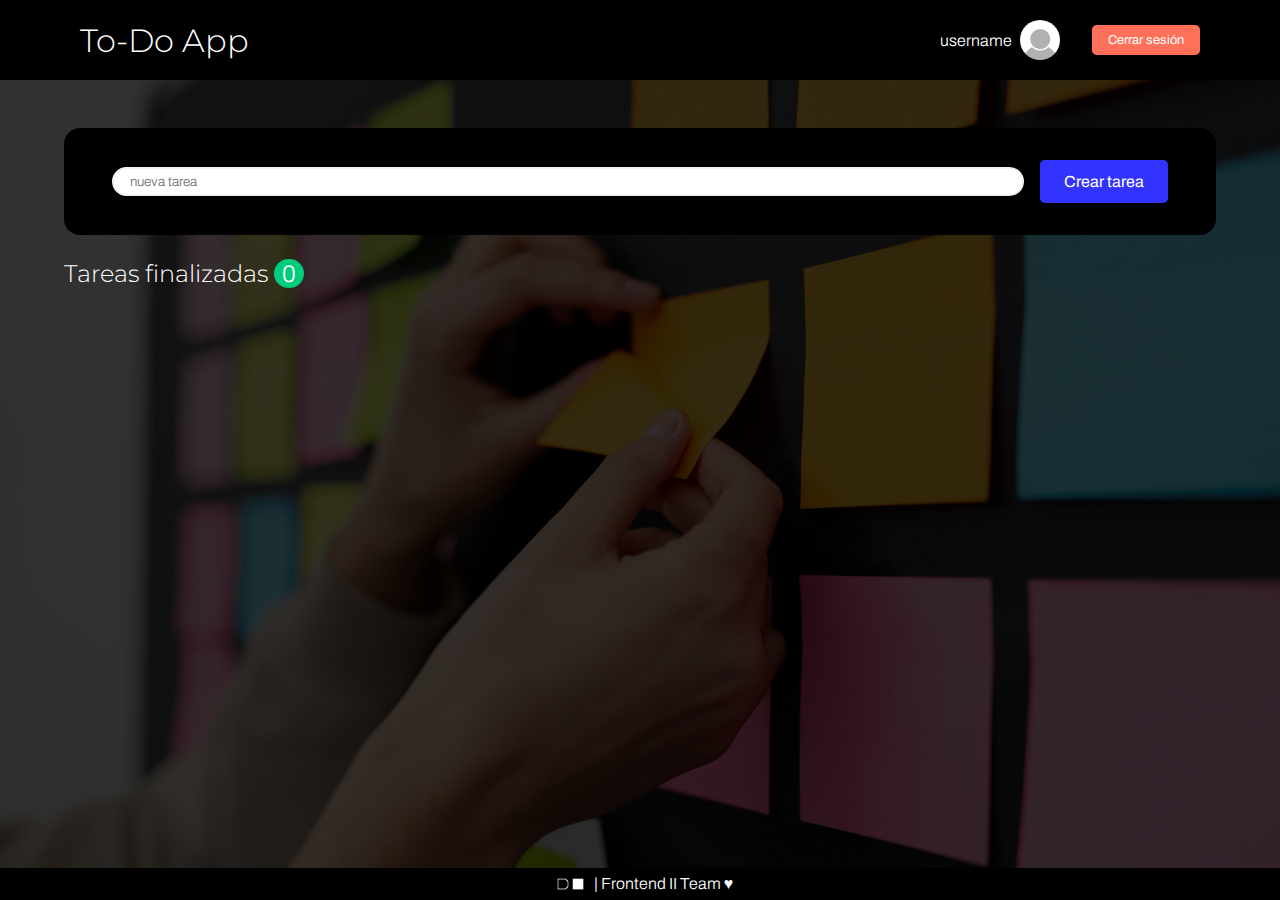
==== ToDo-App/mis-tareas.html @ 91a98090 "subiendo carpeta todo-app" ====
<!DOCTYPE html>
<html lang="es">

<head>
  <meta charset="UTF-8">
  <meta http-equiv="X-UA-Compatible" content="IE=edge">
  <meta name="viewport" content="width=device-width, initial-scale=1.0">
  <title>ToDo App</title>
  <link rel="icon" type="image/x-icon" href="./assets/DH_Logo_Black.png">
  <meta name="description" content="Digital House CTD | Proyecto integrador | FRONTEND II" />

  <!-- ----------------------------- estilos CSS ----------------------------- -->
  <link rel="stylesheet" href="./css/tasksStyles.css">

  <!-- ------------------- libreria de iconos Fontawesome -------------------- -->
  <link rel="stylesheet" href="https://cdnjs.cloudflare.com/ajax/libs/font-awesome/6.1.1/css/all.min.css"
    integrity="sha512-KfkfwYDsLkIlwQp6LFnl8zNdLGxu9YAA1QvwINks4PhcElQSvqcyVLLD9aMhXd13uQjoXtEKNosOWaZqXgel0g=="
    crossorigin="anonymous" referrerpolicy="no-referrer" />

  <!-- logica de la página -->
  <script src="./scripts/taks.js"></script>

</head>

<body>

  <!-- cabecera con barra de navegación -->
  <header class="container">
    <nav>
      <h1>To-Do App</h1>

      <div class="user-info">
        <p>username</p>
        <div class="user-image"></div>
        <button id="closeApp"><i class="fa-solid fa-right-from-bracket"></i> Cerrar sesión</button>
      </div>
    </nav>
  </header>

  <main class="container">
    <!-- carga de tareas -->
    <form class="nueva-tarea">
      <input id="nuevaTarea" type="text" placeholder="nueva tarea">
      <button type="submit"><i class="fa-solid fa-pencil"></i> Crear tarea</button>
    </form>

    <!-- contenedor vacío para las que pasen a pendientes -->
    <ul class="tareas-pendientes">

    </ul>

    <h2>Tareas finalizadas <span id="cantidad-finalizadas">0</span></h2>
    <!-- contenedor vacío para las que pasen a terminadas -->
    <ul class="tareas-terminadas">

    </ul>

  </main>


  <footer>
    <img src="./assets/DH_Logo_White.png" alt="">
    <p>| Frontend II Team ♥</p>
  </footer>
</body>

</html>
---- ToDo-App/css/tasksStyles.css ----
@import url('./globalStyles.css');


body {
    background-color: var(--oscuro);
    background-image: url('../assets/wallpaper3.jpg');
    background-repeat: no-repeat;
    background-position: center;
    background-size: cover;
    /* capa sobre fondo */
    box-shadow: inset 0 0 0 1000px rgba(0, 0, 0, .8);

}

header {
    background-color: var(--negro);
    height: 5rem;
    margin-bottom: 3rem;
}

nav {
    padding: 1rem;
    height: 100%;
    display: flex;
    justify-content: space-between;
    align-items: center;
}

nav .user-info {
    display: flex;
    justify-content: space-between;
    align-items: center;
}

nav .user-info .user-image {
    width: 40px;
    height: 40px;
    background-color: white;
    background-image: url('../assets/user.png');
    background-repeat: no-repeat;
    background-position: center;
    background-size: cover;
    border-radius: 50vh;
    margin-left: .5rem;
}

nav .user-info button {
    background-color: var(--laranja);
    color: white;
    padding: .5rem 1rem;
    margin-left: 2rem;
    border-radius: .3rem;
    font-size: .8rem;
    font-weight: 400;
}


.container {
    padding: 0 5%;
}

form {
    background-color: var(--negro);
    padding: 2rem 3rem;
    margin-bottom: 1rem;
    border-radius: 1rem;
    display: flex;
    justify-content: space-around;
    align-items: center;
}

form input {

    flex-grow: 1;
    border-radius: 100vh;
    padding: .3rem 1rem;
    border: 2px solid var(--app-grey);
}

form input:focus {
    outline: none;
    border: 2px solid var(--lila);
}

form button {
    background-color: var(--azul);
    color: white;
    padding: .8rem 1.5rem;
    border-radius: .3rem;
    font-size: 1rem;
    margin-left: 1rem;
    font-weight: 400;
}

form button:hover {
    background-color: var(--azul-hover);
}

main ul {
    color: black;
}

main h2 {
    margin: 1.5rem 0 .5rem 0;
}

/* ------------Tareas pendientes */
.tareas-pendientes .tarea {
    background-color: var(--app-grey);
    margin-bottom: .7rem;
    border-radius: .5rem;
    border-left: .6rem solid grey;
    padding: .5rem 1rem;
    display: flex;
    justify-content: space-between;
    align-items: center;
}

.tareas-pendientes .tarea i {
    pointer-events: none;
    color: grey;
    font-size: 1.4rem;
    border-radius: 50vh;
}

.tareas-pendientes .tarea button {
    border-radius: 50vh;
}

.tareas-pendientes .tarea button:hover i {
    color: var(--verde);
}

.tareas-pendientes .tarea button:active {
    background-color: var(--verde);
}

.tareas-pendientes .tarea .descripcion {
    padding: .3rem .5rem;
    flex-grow: 1;
    display: flex;
    align-items: center;
}

.tareas-pendientes .tarea .descripcion .nombre {
    flex-grow: 1;
}

.tareas-pendientes .tarea .descripcion .timestamp {
    margin-left: 1rem;
    padding: .3rem .8rem;
    border-radius: 50vh;
    background-color: white;
    color: grey;
    font-size: .9rem;
}

/* ------------Tareas terminadas */
#cantidad-finalizadas {
    background-color: var(--verde);
    border-radius: 50vh;
    padding: .1rem .5rem;
}

.tareas-terminadas .tarea {
    background-color: var(--app-grey);
    margin-bottom: .7rem;
    border-radius: .5rem;
    border-left: .6rem solid var(--verde);
    padding: .5rem;
    display: flex;
    justify-content: space-between;
    align-items: center;
}

.tareas-terminadas .tarea .hecha i {
    font-size: 1.4rem;
    border-radius: 50vh;
    color: var(--verde);
}

.cambios-estados i {
    pointer-events: none;
}

.tareas-terminadas .tarea .descripcion {
    padding: .3rem .5rem;
    color: grey;
    flex-grow: 1;
    display: flex;
    align-items: center;
}

.tareas-terminadas .tarea .descripcion .nombre {
    text-decoration: line-through;
    flex-grow: 1;
}

.tareas-terminadas .tarea .descripcion button {
    font-size: .9rem;
    color: white;
    margin-left: .6rem;
    padding: .4rem;
    border-radius: .3rem;
}

.tareas-terminadas .tarea .cambios-estados button:hover {
    color: var(--negro);
}

.tareas-terminadas .tarea .cambios-estados button:active {
    color: white;
}

.tareas-terminadas .tarea .descripcion .incompleta {
    background-color: var(--azul);
}

.tareas-terminadas .tarea .descripcion .borrar {
    background-color: var(--laranja);
}

footer {
    height: 2rem;
    width: 100%;
    background-color: var(--negro);
    position: fixed;
    bottom: 0;
    display: flex;
    justify-content: center;
    align-items: center;
}

footer img {
    height: 100%;
}
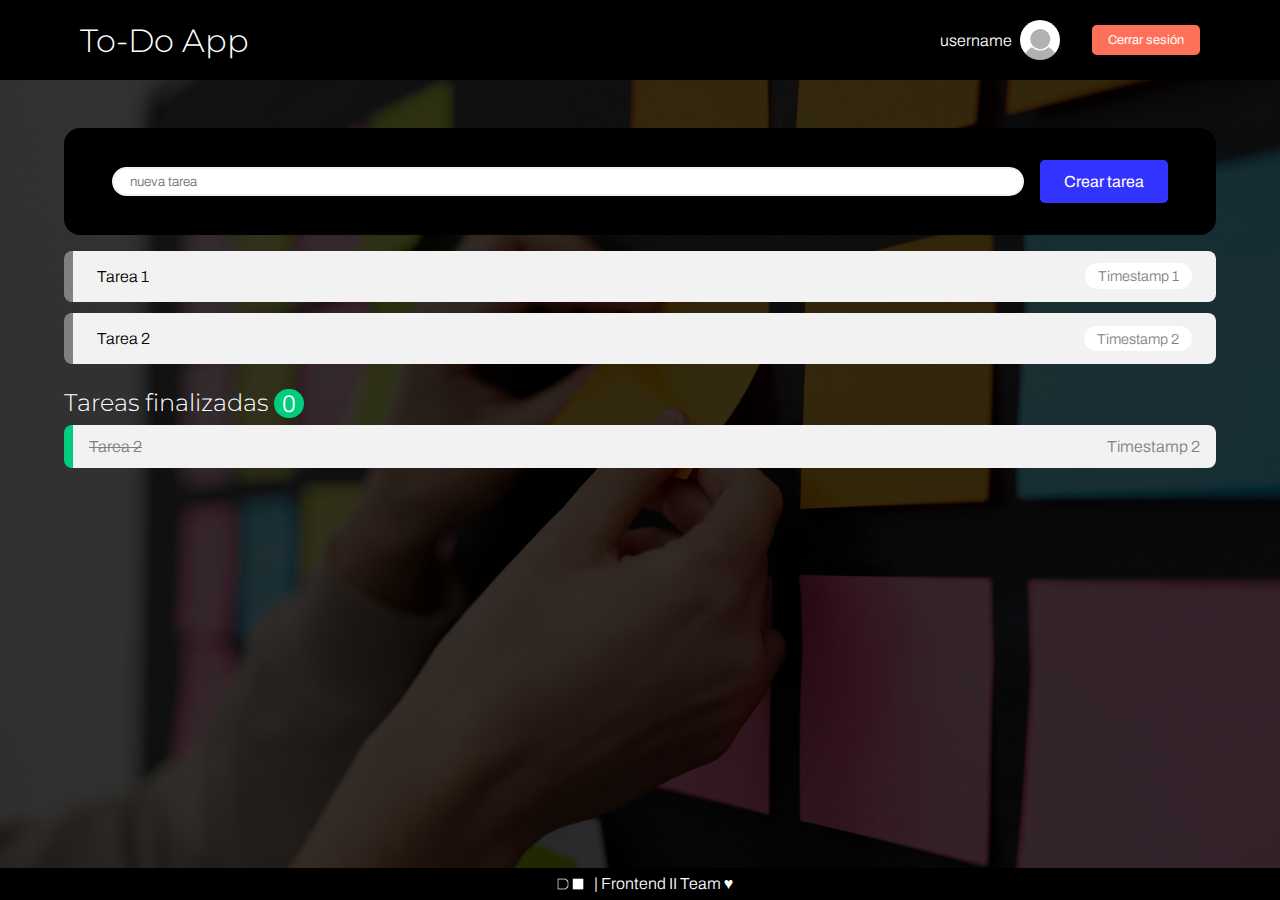
==== commit c929f83b: "Avances hasta 19:30 05-09-23" ====
--- a/ToDo-App/mis-tareas.html
+++ b/ToDo-App/mis-tareas.html
@@ -46,13 +46,35 @@
 
     <!-- contenedor vacío para las que pasen a pendientes -->
     <ul class="tareas-pendientes">
-
+      <li class="tarea">
+        <div class="descripcion">
+          <div class="nombre">Tarea 1</div>
+          <div class="timestamp">Timestamp 1</div>
+        </div>
+        
+        <button type="submit"><i class="fa fa fa-check"></i></button>
+      </li>
+      <li class="tarea">
+        <div class="descripcion">
+          <div class="nombre">Tarea 2</div>
+          <div class="timestamp">Timestamp 2</div>
+        </div>
+        
+        <button type="submit"><i class="fa fa fa-check"></i></button>
+      </li>
     </ul>
 
     <h2>Tareas finalizadas <span id="cantidad-finalizadas">0</span></h2>
     <!-- contenedor vacío para las que pasen a terminadas -->
     <ul class="tareas-terminadas">
-
+      <li class="tarea">
+        <div class="descripcion">
+          <div class="nombre">Tarea 2</div>
+          <div class="timestamp">Timestamp 2</div>
+        </div>
+        
+        <button type="submit"><i class="fa fa fa-check"></i></button>
+      </li>
     </ul>
 
   </main>
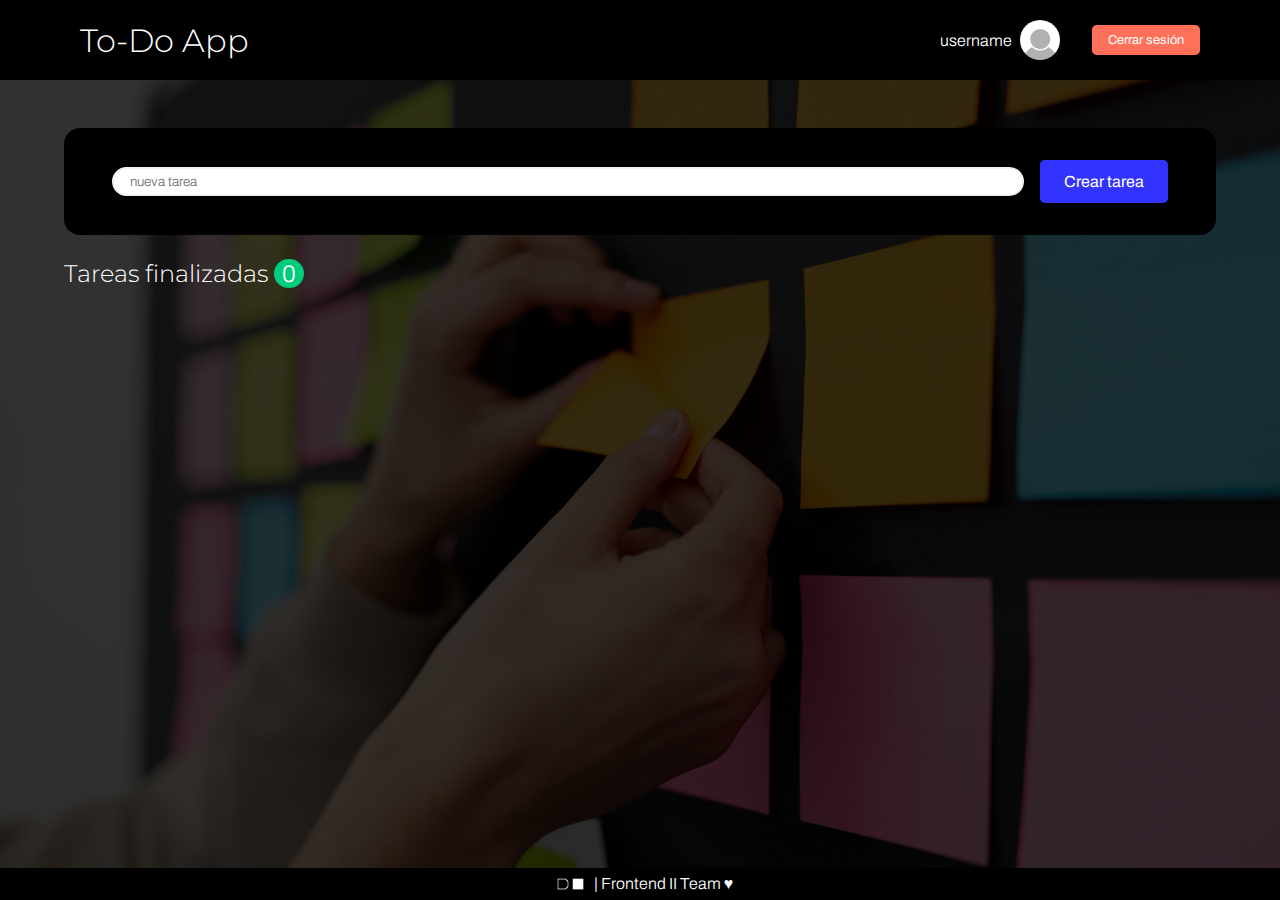
==== commit 9cde0ca4: "Algunas Funciones añadidas" ====
--- a/ToDo-App/mis-tareas.html
+++ b/ToDo-App/mis-tareas.html
@@ -46,37 +46,14 @@
 
     <!-- contenedor vacío para las que pasen a pendientes -->
     <ul class="tareas-pendientes">
-      <li class="tarea">
-        <div class="descripcion">
-          <div class="nombre">Tarea 1</div>
-          <div class="timestamp">Timestamp 1</div>
-        </div>
-        
-        <button type="submit"><i class="fa fa fa-check"></i></button>
-      </li>
-      <li class="tarea">
-        <div class="descripcion">
-          <div class="nombre">Tarea 2</div>
-          <div class="timestamp">Timestamp 2</div>
-        </div>
-        
-        <button type="submit"><i class="fa fa fa-check"></i></button>
-      </li>
+      
     </ul>
 
     <h2>Tareas finalizadas <span id="cantidad-finalizadas">0</span></h2>
     <!-- contenedor vacío para las que pasen a terminadas -->
     <ul class="tareas-terminadas">
-      <li class="tarea">
-        <div class="descripcion">
-          <div class="nombre">Tarea 2</div>
-          <div class="timestamp">Timestamp 2</div>
-        </div>
-        
-        <button type="submit"><i class="fa fa fa-check"></i></button>
-      </li>
+      
     </ul>
-
   </main>
 
 
--- a/ToDo-App/css/tasksStyles.css
+++ b/ToDo-App/css/tasksStyles.css
@@ -109,7 +109,7 @@
     background-color: var(--app-grey);
     margin-bottom: .7rem;
     border-radius: .5rem;
-    border-left: .6rem solid grey;
+    border-left: .6rem solid rgb(128, 128, 128);
     padding: .5rem 1rem;
     display: flex;
     justify-content: space-between;
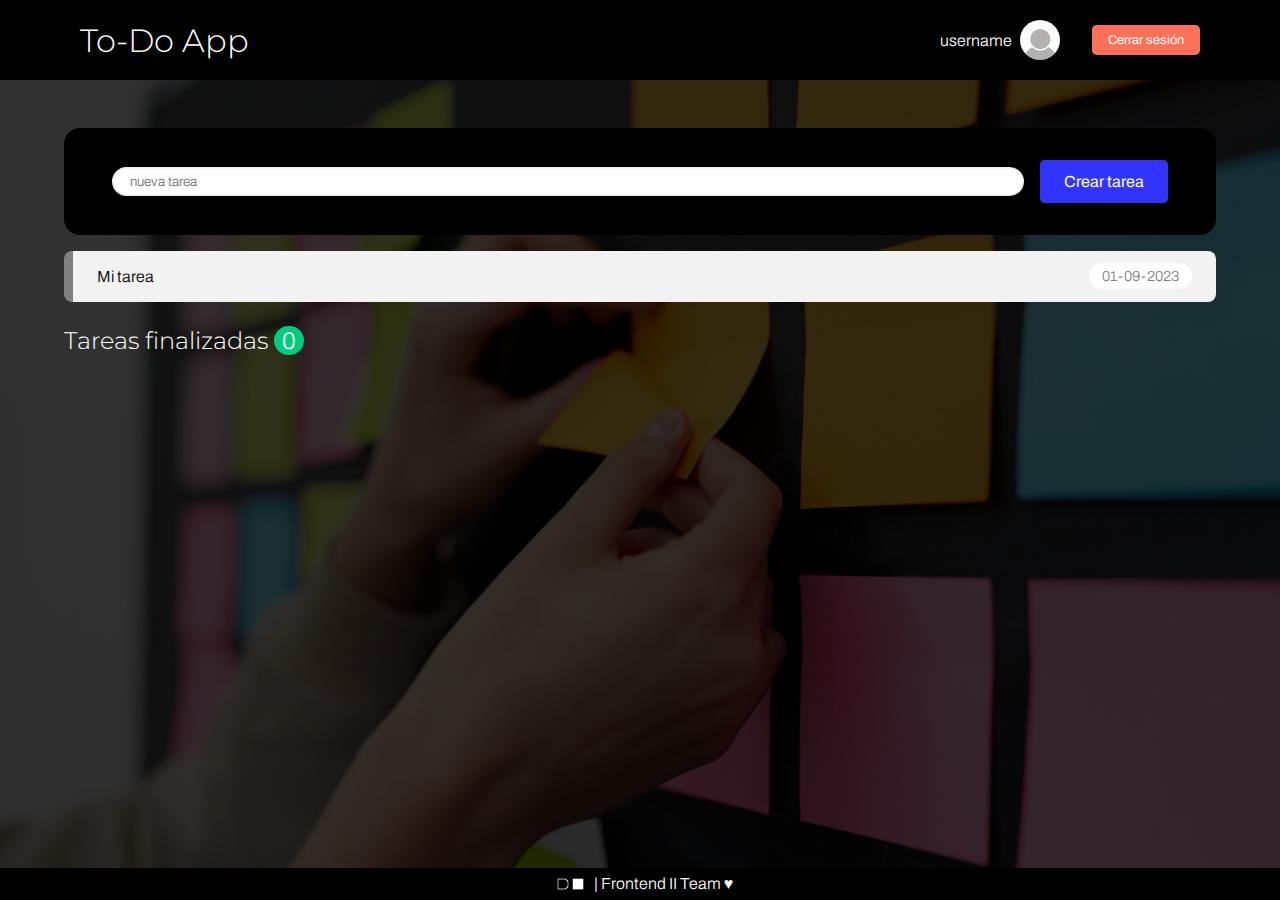
==== commit b22c99a2: "Aplico los cambios vistos en  clase de ayer viernes 08/09/23" ====
--- a/ToDo-App/mis-tareas.html
+++ b/ToDo-App/mis-tareas.html
@@ -46,7 +46,13 @@
 
     <!-- contenedor vacío para las que pasen a pendientes -->
     <ul class="tareas-pendientes">
-      
+      <li class="tarea">
+        <button class="change" id="01"><i class="fa-regular fa-circle"></i></button>
+        <div class="descripcion">
+          <p class="nombre">Mi tarea</p>
+          <p class="timestamp">01-09-2023</p>
+        </div>
+      </li>
     </ul>
 
     <h2>Tareas finalizadas <span id="cantidad-finalizadas">0</span></h2>
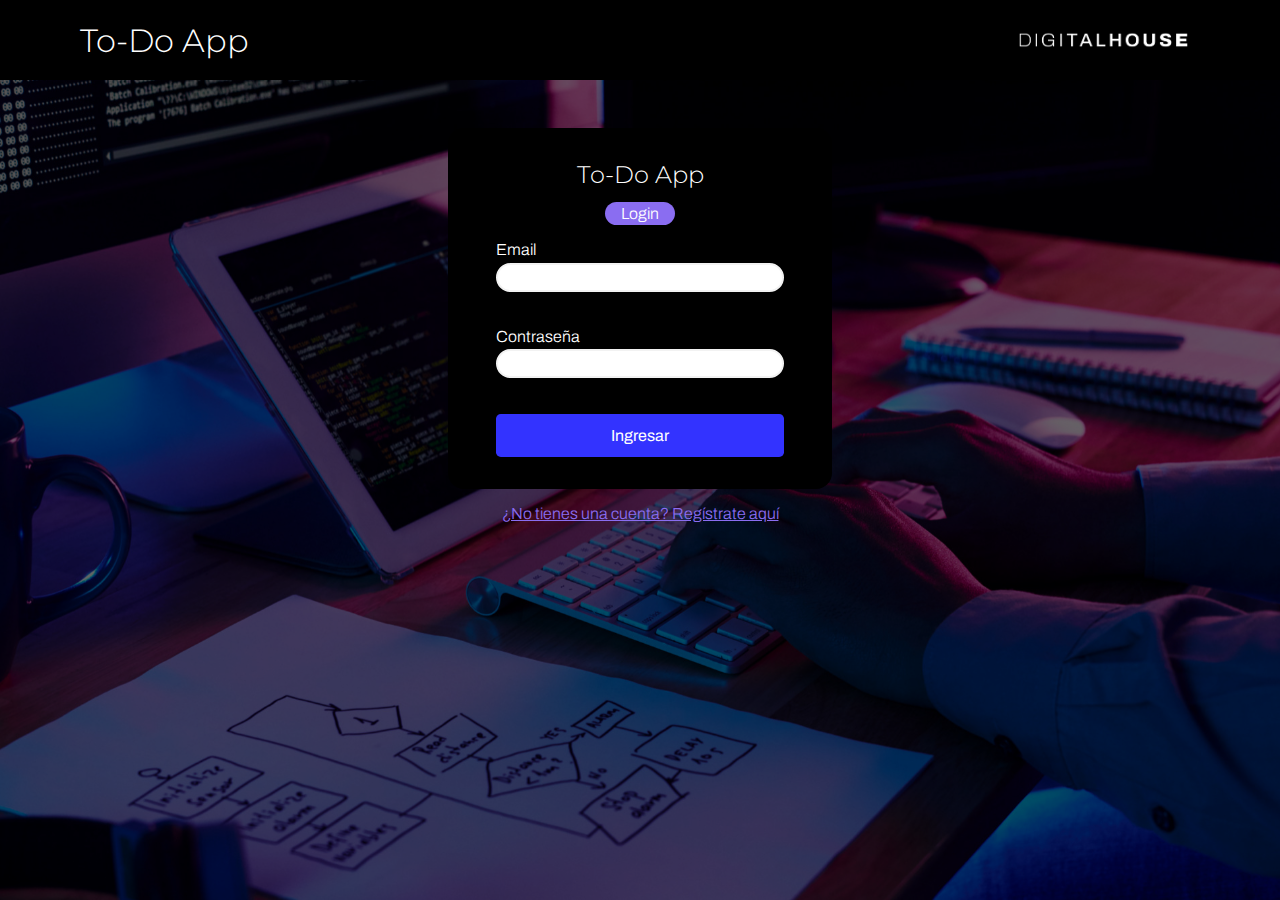
==== commit 809c2ae6: "actualización avances en clases y validaciones extra propias en signup (nombre,apellido,contrasenia " ====
--- a/ToDo-App/mis-tareas.html
+++ b/ToDo-App/mis-tareas.html
@@ -46,20 +46,15 @@
 
     <!-- contenedor vacío para las que pasen a pendientes -->
     <ul class="tareas-pendientes">
-      <li class="tarea">
-        <button class="change" id="01"><i class="fa-regular fa-circle"></i></button>
-        <div class="descripcion">
-          <p class="nombre">Mi tarea</p>
-          <p class="timestamp">01-09-2023</p>
-        </div>
-      </li>
+
     </ul>
 
     <h2>Tareas finalizadas <span id="cantidad-finalizadas">0</span></h2>
     <!-- contenedor vacío para las que pasen a terminadas -->
     <ul class="tareas-terminadas">
-      
+
     </ul>
+
   </main>
 
 
@@ -69,4 +64,13 @@
   </footer>
 </body>
 
+</html>
+
+
+  <footer>
+    <img src="./assets/DH_Logo_White.png" alt="">
+    <p>| Frontend II Team ♥</p>
+  </footer>
+</body>
+
 </html>